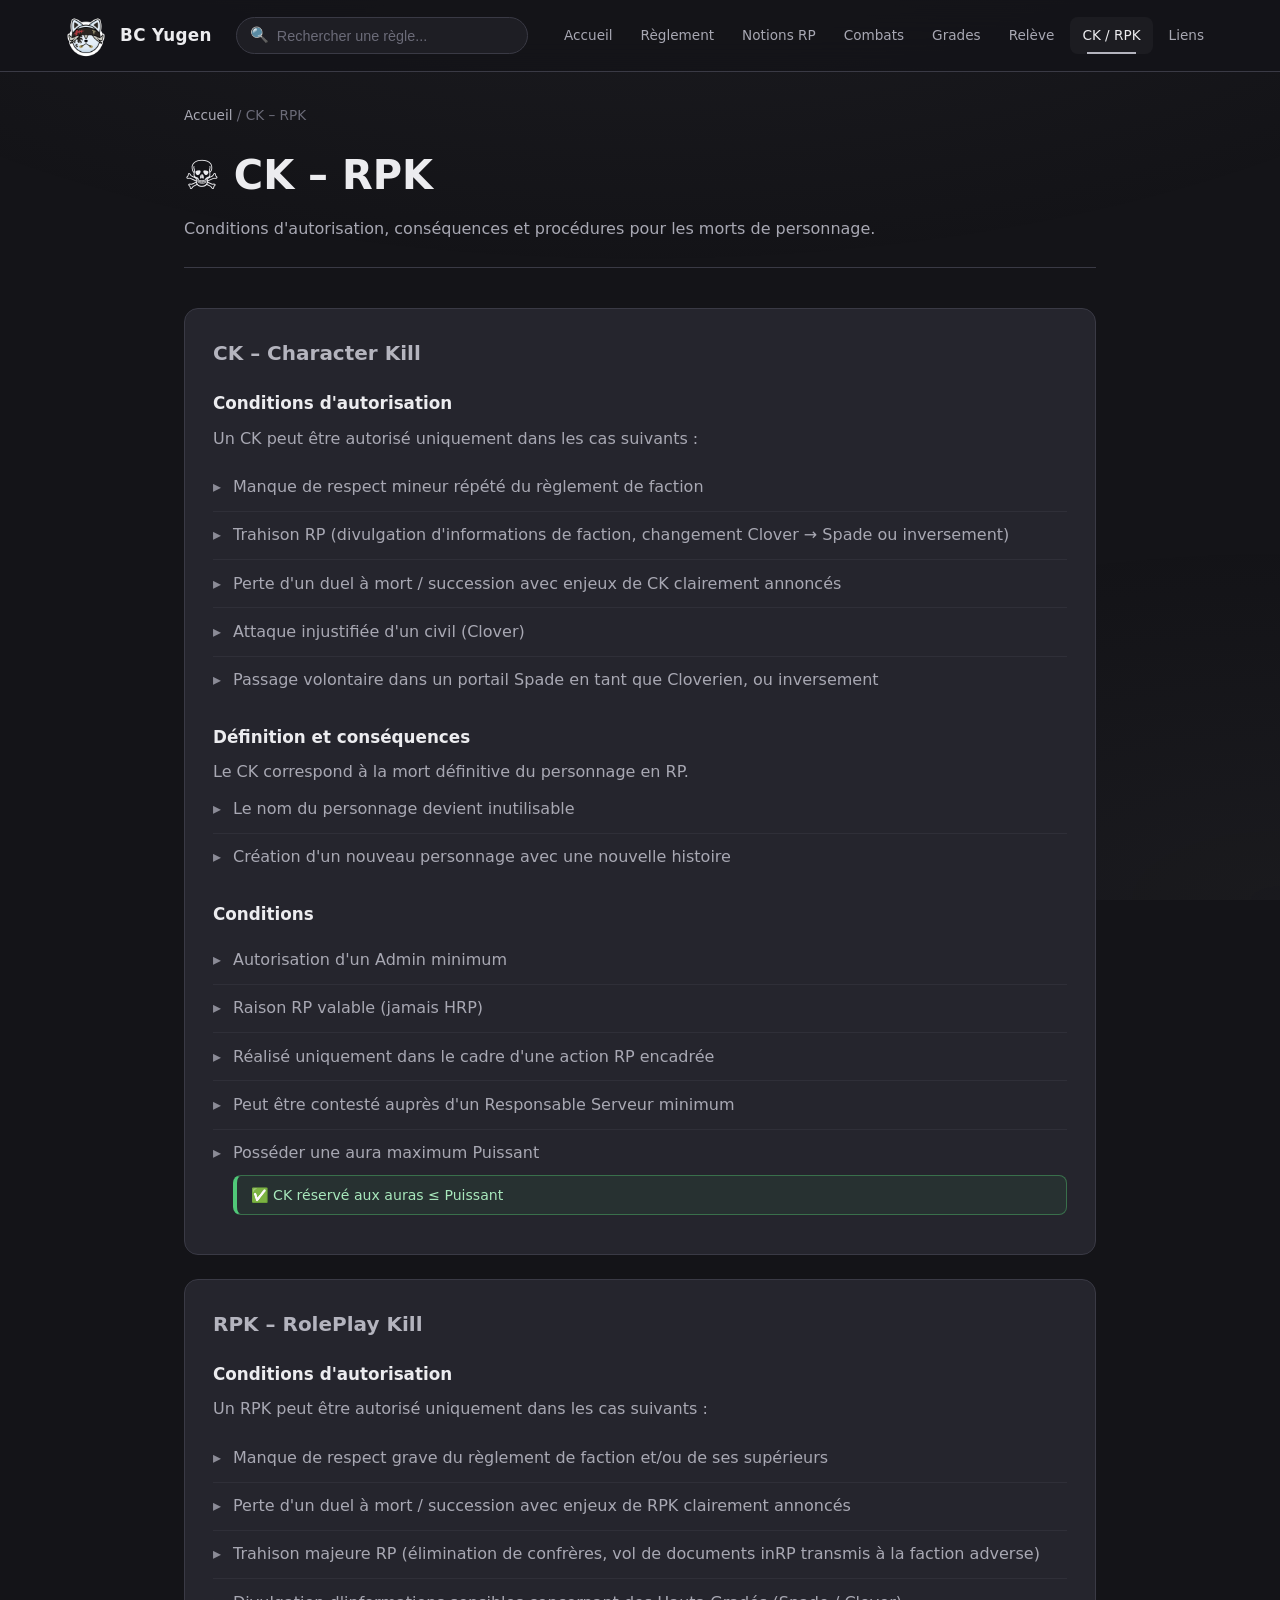
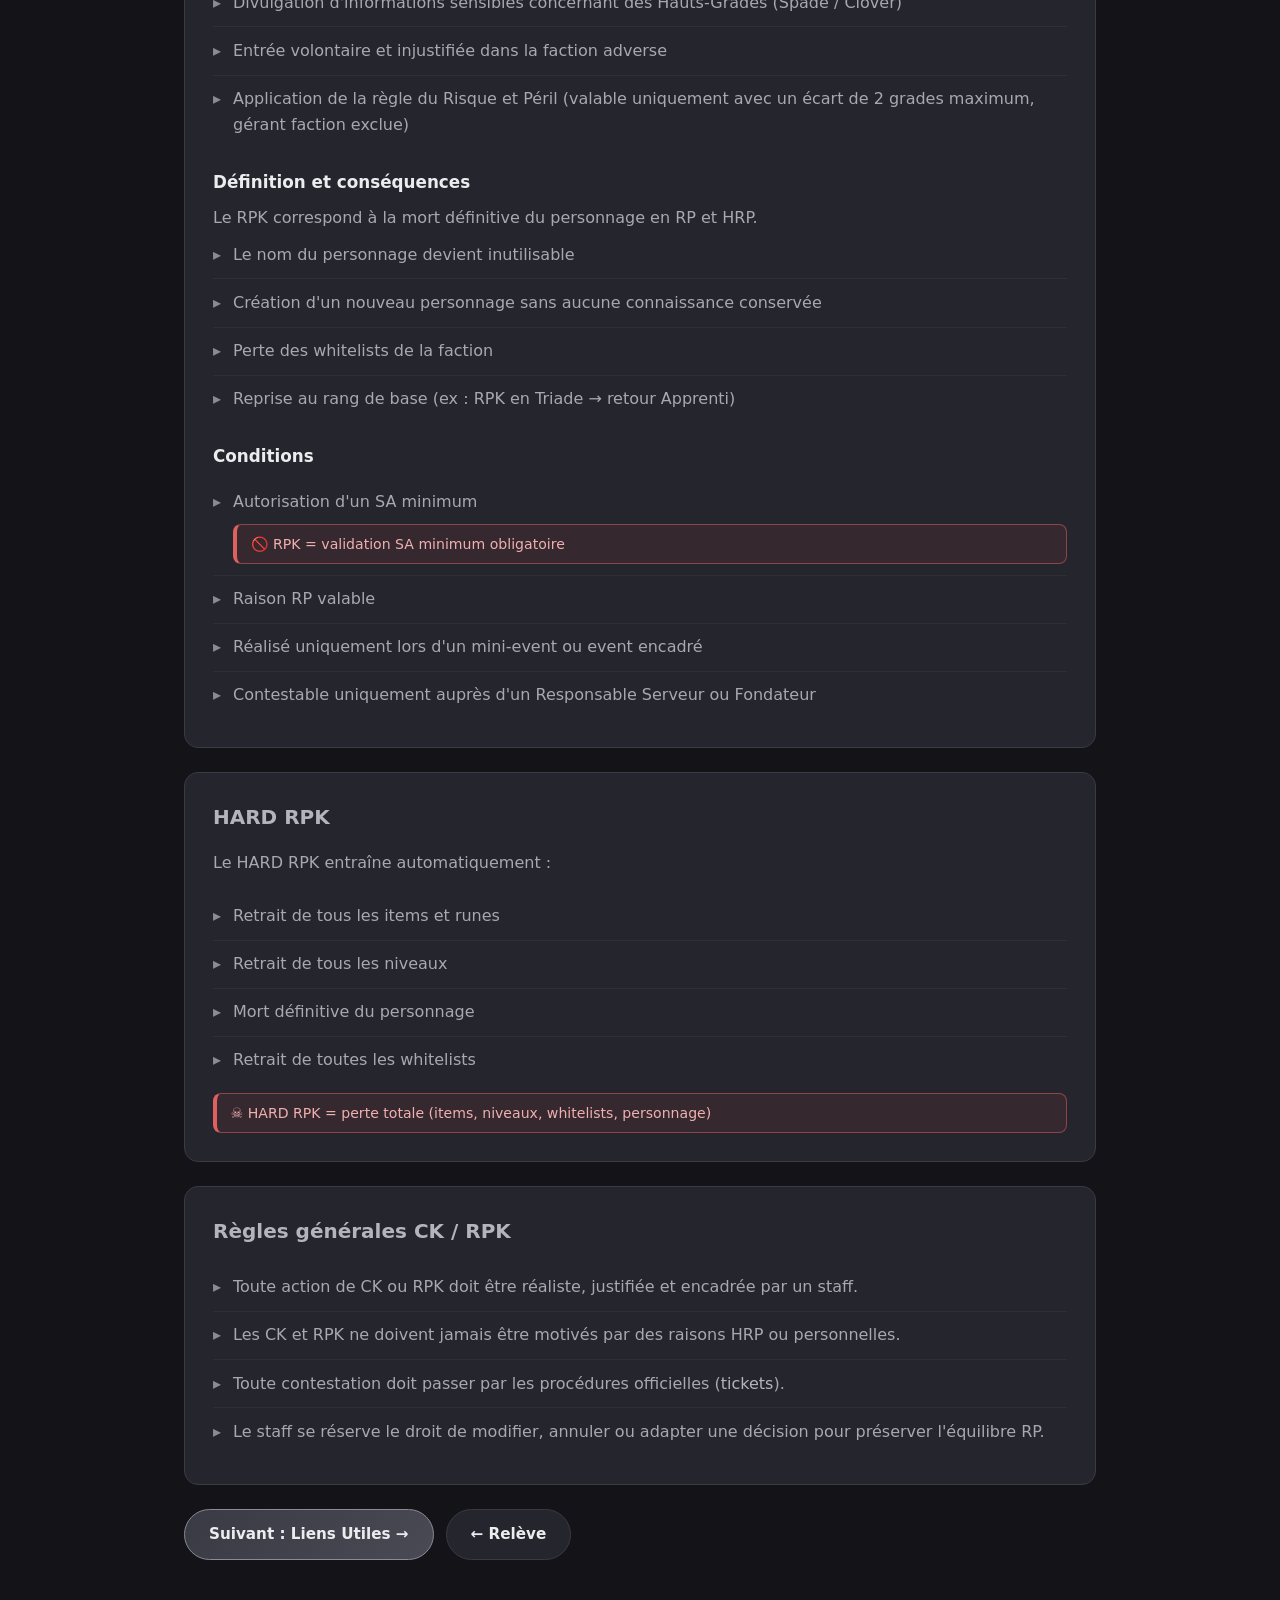
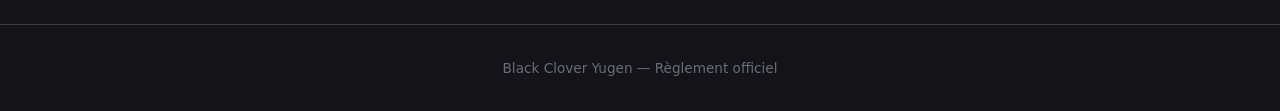
==== ck-rpk.html @ 295afe5e "Add files via upload" ====
<!DOCTYPE html>
<html lang="fr">
<head>
  <meta charset="UTF-8">
  <meta name="viewport" content="width=device-width, initial-scale=1.0">
  <title>CK – RPK — Black Clover Yugen</title>
  <link rel="icon" href="assets/logo.png" type="image/png">
  <link rel="stylesheet" href="css/style.css">
</head>
<body>
  <header class="site-header">
    <div class="header-inner">
      <a href="index.html" class="logo-link">
        <img src="assets/logo.png" alt="Logo Black Clover Yugen">
        <span class="logo-text">BC Yugen</span>
      </a>
      <div class="search-wrapper mobile-hidden">
        <span class="search-icon">🔍</span>
        <input type="search" class="search-input" placeholder="Rechercher une règle..." autocomplete="off">
        <div class="search-results"></div>
      </div>
      <nav class="nav-links">
        <a href="index.html">Accueil</a>
        <a href="reglement-general.html">Règlement</a>
        <a href="notions-rp.html">Notions RP</a>
        <a href="combats-puissance.html">Combats</a>
        <a href="grades-factions.html">Grades</a>
        <a href="releve.html">Relève</a>
        <a href="ck-rpk.html">CK / RPK</a>
        <a href="liens-utiles.html">Liens</a>
      </nav>
      <button class="menu-toggle" aria-label="Menu">☰</button>
    </div>
  </header>

  <main>
    <div class="container">
      <div class="page-header reveal">
        <div class="breadcrumb"><a href="index.html">Accueil</a> / CK – RPK</div>
        <h1>☠️ CK – RPK</h1>
        <p>Conditions d'autorisation, conséquences et procédures pour les morts de personnage.</p>
      </div>

      <section id="ck" class="section-block reveal">
        <h2>CK – Character Kill</h2>
        <h3>Conditions d'autorisation</h3>
        <p style="color: var(--text-secondary); margin-bottom: 0.75rem;">Un CK peut être autorisé uniquement dans les cas suivants :</p>
        <ul class="rule-list">
          <li>Manque de respect mineur répété du règlement de faction</li>
          <li>Trahison RP (divulgation d'informations de faction, changement Clover → Spade ou inversement)</li>
          <li>Perte d'un duel à mort / succession avec enjeux de CK clairement annoncés</li>
          <li>Attaque injustifiée d'un civil (Clover)</li>
          <li>Passage volontaire dans un portail Spade en tant que Cloverien, ou inversement</li>
        </ul>

        <h3>Définition et conséquences</h3>
        <p style="color: var(--text-secondary);">Le CK correspond à la mort définitive du personnage en RP.</p>
        <ul class="rule-list">
          <li>Le nom du personnage devient inutilisable</li>
          <li>Création d'un nouveau personnage avec une nouvelle histoire</li>
        </ul>

        <h3>Conditions</h3>
        <ul class="rule-list">
          <li>Autorisation d'un Admin minimum</li>
          <li>Raison RP valable (jamais HRP)</li>
          <li>Réalisé uniquement dans le cadre d'une action RP encadrée</li>
          <li>Peut être contesté auprès d'un Responsable Serveur minimum</li>
          <li>Posséder une aura maximum Puissant
            <span class="highlight-green">✅ CK réservé aux auras ≤ Puissant</span></li>
        </ul>
      </section>

      <section id="rpk" class="section-block reveal">
        <h2>RPK – RolePlay Kill</h2>
        <h3>Conditions d'autorisation</h3>
        <p style="color: var(--text-secondary); margin-bottom: 0.75rem;">Un RPK peut être autorisé uniquement dans les cas suivants :</p>
        <ul class="rule-list">
          <li>Manque de respect grave du règlement de faction et/ou de ses supérieurs</li>
          <li>Perte d'un duel à mort / succession avec enjeux de RPK clairement annoncés</li>
          <li>Trahison majeure RP (élimination de confrères, vol de documents inRP transmis à la faction adverse)</li>
          <li>Divulgation d'informations sensibles concernant des Hauts-Gradés (Spade / Clover)</li>
          <li>Entrée volontaire et injustifiée dans la faction adverse</li>
          <li>Application de la règle du Risque et Péril (valable uniquement avec un écart de 2 grades maximum, gérant faction exclue)</li>
        </ul>

        <h3>Définition et conséquences</h3>
        <p style="color: var(--text-secondary);">Le RPK correspond à la mort définitive du personnage en RP et HRP.</p>
        <ul class="rule-list">
          <li>Le nom du personnage devient inutilisable</li>
          <li>Création d'un nouveau personnage sans aucune connaissance conservée</li>
          <li>Perte des whitelists de la faction</li>
          <li>Reprise au rang de base (ex : RPK en Triade → retour Apprenti)</li>
        </ul>

        <h3>Conditions</h3>
        <ul class="rule-list">
          <li>Autorisation d'un SA minimum
            <span class="highlight-red">🚫 RPK = validation SA minimum obligatoire</span></li>
          <li>Raison RP valable</li>
          <li>Réalisé uniquement lors d'un mini-event ou event encadré</li>
          <li>Contestable uniquement auprès d'un Responsable Serveur ou Fondateur</li>
        </ul>
      </section>

      <section id="hard-rpk" class="section-block reveal">
        <h2>HARD RPK</h2>
        <p style="color: var(--text-secondary); margin-bottom: 1rem;">Le HARD RPK entraîne automatiquement :</p>
        <ul class="rule-list">
          <li>Retrait de tous les items et runes</li>
          <li>Retrait de tous les niveaux</li>
          <li>Mort définitive du personnage</li>
          <li>Retrait de toutes les whitelists</li>
        </ul>
        <span class="highlight-red">☠️ HARD RPK = perte totale (items, niveaux, whitelists, personnage)</span>
      </section>

      <section id="regles-generales" class="section-block reveal">
        <h2>Règles générales CK / RPK</h2>
        <ul class="rule-list">
          <li>Toute action de CK ou RPK doit être réaliste, justifiée et encadrée par un staff.</li>
          <li>Les CK et RPK ne doivent jamais être motivés par des raisons HRP ou personnelles.</li>
          <li>Toute contestation doit passer par les procédures officielles (<a href="reglement-general.html#communication">tickets</a>).</li>
          <li>Le staff se réserve le droit de modifier, annuler ou adapter une décision pour préserver l'équilibre RP.</li>
        </ul>
      </section>

      <div class="btn-group reveal">
        <a href="liens-utiles.html" class="btn btn-primary">Suivant : Liens Utiles →</a>
        <a href="releve.html" class="btn">← Relève</a>
      </div>
    </div>
  </main>

  <footer class="site-footer">
    <p>Black Clover Yugen — Règlement officiel</p>
  </footer>

  <script src="js/main.js"></script>
</body>
</html>
---- css/style.css ----
/* Black Clover Yugen — Règlement */
:root {
  --bg-primary: #141418;
  --bg-secondary: #1e1e24;
  --bg-card: #25252d;
  --bg-card-hover: #2e2e38;
  --text-primary: #ececef;
  --text-secondary: #a8a8b3;
  --text-muted: #6b6b78;
  --accent: #8b8b96;
  --accent-light: #b4b4be;
  --border: #3a3a45;
  --shadow: rgba(0, 0, 0, 0.45);
  --radius: 14px;
  --transition: 0.35s cubic-bezier(0.4, 0, 0.2, 1);
  --header-h: 72px;
}

*,
*::before,
*::after {
  box-sizing: border-box;
  margin: 0;
  padding: 0;
}

html {
  scroll-behavior: smooth;
}

body {
  font-family: "Segoe UI", system-ui, -apple-system, sans-serif;
  background: var(--bg-primary);
  color: var(--text-primary);
  line-height: 1.65;
  min-height: 100vh;
  overflow-x: hidden;
}

body::before {
  content: "";
  position: fixed;
  inset: 0;
  background:
    radial-gradient(ellipse 80% 50% at 50% -20%, rgba(139, 139, 150, 0.08), transparent),
    radial-gradient(ellipse 60% 40% at 100% 100%, rgba(139, 139, 150, 0.05), transparent);
  pointer-events: none;
  z-index: 0;
}

a {
  color: var(--accent-light);
  text-decoration: none;
  transition: color var(--transition);
}

a:hover {
  color: #fff;
}

/* Header */
.site-header {
  position: fixed;
  top: 0;
  left: 0;
  right: 0;
  height: var(--header-h);
  background: rgba(20, 20, 24, 0.88);
  backdrop-filter: blur(16px);
  border-bottom: 1px solid var(--border);
  z-index: 1000;
  transition: height var(--transition), box-shadow var(--transition);
}

.site-header.scrolled {
  height: 60px;
  box-shadow: 0 4px 24px var(--shadow);
}

.header-inner {
  max-width: 1200px;
  margin: 0 auto;
  padding: 0 1.5rem;
  height: 100%;
  display: flex;
  align-items: center;
  gap: 1.5rem;
}

.logo-link {
  display: flex;
  align-items: center;
  gap: 0.75rem;
  flex-shrink: 0;
}

.logo-link img {
  width: 44px;
  height: 44px;
  border-radius: 10px;
  object-fit: cover;
  transition: transform var(--transition);
}

.logo-link:hover img {
  transform: scale(1.08) rotate(-3deg);
}

.logo-text {
  font-weight: 700;
  font-size: 1.05rem;
  color: var(--text-primary);
  letter-spacing: 0.02em;
}

.nav-links {
  display: flex;
  gap: 0.25rem;
  flex-wrap: wrap;
  margin-left: auto;
}

.nav-links a {
  padding: 0.45rem 0.75rem;
  border-radius: 8px;
  font-size: 0.85rem;
  color: var(--text-secondary);
  position: relative;
  overflow: hidden;
}

.nav-links a::after {
  content: "";
  position: absolute;
  bottom: 0;
  left: 50%;
  width: 0;
  height: 2px;
  background: var(--accent-light);
  transition: width var(--transition), left var(--transition);
}

.nav-links a:hover,
.nav-links a.active {
  color: var(--text-primary);
  background: rgba(255, 255, 255, 0.04);
}

.nav-links a:hover::after,
.nav-links a.active::after {
  width: 60%;
  left: 20%;
}

/* Search */
.search-wrapper {
  position: relative;
  flex: 1;
  max-width: 340px;
}

.search-input {
  width: 100%;
  padding: 0.6rem 1rem 0.6rem 2.5rem;
  background: var(--bg-secondary);
  border: 1px solid var(--border);
  border-radius: 999px;
  color: var(--text-primary);
  font-size: 0.9rem;
  outline: none;
  transition: border-color var(--transition), box-shadow var(--transition), transform var(--transition);
}

.search-input:focus {
  border-color: var(--accent-light);
  box-shadow: 0 0 0 3px rgba(180, 180, 190, 0.12);
  transform: scale(1.02);
}

.search-input::placeholder {
  color: var(--text-muted);
}

.search-icon {
  position: absolute;
  left: 0.9rem;
  top: 50%;
  transform: translateY(-50%);
  color: var(--text-muted);
  pointer-events: none;
  font-size: 0.95rem;
}

.search-results {
  position: absolute;
  top: calc(100% + 8px);
  left: 0;
  right: 0;
  background: var(--bg-card);
  border: 1px solid var(--border);
  border-radius: var(--radius);
  max-height: 320px;
  overflow-y: auto;
  display: none;
  box-shadow: 0 12px 40px var(--shadow);
  z-index: 100;
}

.search-results.visible {
  display: block;
  animation: slideDown 0.25s ease;
}

@keyframes slideDown {
  from { opacity: 0; transform: translateY(-8px); }
  to { opacity: 1; transform: translateY(0); }
}

.search-result-item {
  display: block;
  padding: 0.75rem 1rem;
  border-bottom: 1px solid var(--border);
  transition: background var(--transition);
}

.search-result-item:last-child {
  border-bottom: none;
}

.search-result-item:hover {
  background: var(--bg-card-hover);
}

.search-result-title {
  font-weight: 600;
  font-size: 0.9rem;
  color: var(--text-primary);
}

.search-result-section {
  font-size: 0.75rem;
  color: var(--text-muted);
  margin-top: 0.15rem;
}

.search-no-results {
  padding: 1rem;
  text-align: center;
  color: var(--text-muted);
  font-size: 0.85rem;
}

/* Main */
main {
  position: relative;
  z-index: 1;
  padding-top: calc(var(--header-h) + 2rem);
  padding-bottom: 4rem;
}

.container {
  max-width: 960px;
  margin: 0 auto;
  padding: 0 1.5rem;
}

.container-wide {
  max-width: 1200px;
  margin: 0 auto;
  padding: 0 1.5rem;
}

/* Hero */
.hero {
  text-align: center;
  padding: 3rem 0 4rem;
}

.hero-logo {
  width: 120px;
  height: 120px;
  border-radius: 24px;
  margin-bottom: 1.5rem;
  box-shadow: 0 8px 32px var(--shadow);
  animation: float 4s ease-in-out infinite;
}

@keyframes float {
  0%, 100% { transform: translateY(0); }
  50% { transform: translateY(-8px); }
}

.hero h1 {
  font-size: clamp(2rem, 5vw, 3rem);
  font-weight: 800;
  margin-bottom: 0.75rem;
  background: linear-gradient(135deg, #fff 0%, var(--accent-light) 100%);
  -webkit-background-clip: text;
  -webkit-text-fill-color: transparent;
  background-clip: text;
}

.hero p {
  color: var(--text-secondary);
  font-size: 1.1rem;
  max-width: 560px;
  margin: 0 auto 2rem;
}

.hero-search {
  max-width: 480px;
  margin: 0 auto;
}

.hero-search .search-wrapper {
  max-width: 100%;
}

.hero-search .search-input {
  padding: 0.85rem 1.2rem 0.85rem 2.8rem;
  font-size: 1rem;
}

/* Cards grid */
.cards-grid {
  display: grid;
  grid-template-columns: repeat(auto-fill, minmax(280px, 1fr));
  gap: 1.25rem;
  margin-top: 2rem;
}

.card {
  background: var(--bg-card);
  border: 1px solid var(--border);
  border-radius: var(--radius);
  padding: 1.5rem;
  transition: transform var(--transition), box-shadow var(--transition), border-color var(--transition), background var(--transition);
  cursor: pointer;
  position: relative;
  overflow: hidden;
}

.card::before {
  content: "";
  position: absolute;
  inset: 0;
  background: linear-gradient(135deg, rgba(255,255,255,0.04), transparent);
  opacity: 0;
  transition: opacity var(--transition);
}

.card:hover {
  transform: translateY(-6px);
  box-shadow: 0 16px 40px var(--shadow);
  border-color: var(--accent);
  background: var(--bg-card-hover);
}

.card:hover::before {
  opacity: 1;
}

.card:active {
  transform: translateY(-2px) scale(0.98);
}

.card-icon {
  font-size: 2rem;
  margin-bottom: 0.75rem;
  display: block;
}

.card h2 {
  font-size: 1.15rem;
  margin-bottom: 0.5rem;
}

.card p {
  color: var(--text-secondary);
  font-size: 0.9rem;
  line-height: 1.5;
}

.card-arrow {
  position: absolute;
  bottom: 1.25rem;
  right: 1.25rem;
  color: var(--text-muted);
  transition: transform var(--transition), color var(--transition);
}

.card:hover .card-arrow {
  transform: translateX(4px);
  color: var(--accent-light);
}

.card-link {
  position: absolute;
  inset: 0;
  z-index: 2;
}

/* Page content */
.page-header {
  margin-bottom: 2.5rem;
  padding-bottom: 1.5rem;
  border-bottom: 1px solid var(--border);
}

.page-header h1 {
  font-size: clamp(1.75rem, 4vw, 2.5rem);
  margin-bottom: 0.5rem;
}

.page-header p {
  color: var(--text-secondary);
}

.breadcrumb {
  font-size: 0.85rem;
  color: var(--text-muted);
  margin-bottom: 1rem;
}

.breadcrumb a {
  color: var(--text-secondary);
}

.section-block {
  background: var(--bg-card);
  border: 1px solid var(--border);
  border-radius: var(--radius);
  padding: 1.75rem;
  margin-bottom: 1.5rem;
}

.section-block h2 {
  font-size: 1.25rem;
  margin-bottom: 1rem;
  color: var(--accent-light);
  display: flex;
  align-items: center;
  gap: 0.5rem;
}

.section-block h3 {
  font-size: 1.05rem;
  margin: 1.25rem 0 0.5rem;
  color: var(--text-primary);
}

.rule-list {
  list-style: none;
}

.rule-list li {
  position: relative;
  padding: 0.65rem 0 0.65rem 1.25rem;
  border-bottom: 1px solid rgba(58, 58, 69, 0.5);
  color: var(--text-secondary);
}

.rule-list li:last-child {
  border-bottom: none;
}

.rule-list li::before {
  content: "▸";
  position: absolute;
  left: 0;
  color: var(--accent);
}

.rule-list li strong {
  color: var(--text-primary);
}

.sanction {
  display: inline-block;
  margin-top: 0.35rem;
  padding: 0.15rem 0.55rem;
  background: rgba(200, 70, 70, 0.18);
  border: 1px solid rgba(230, 100, 100, 0.45);
  border-radius: 6px;
  font-size: 0.8rem;
  color: #f0a0a0;
}

.highlight-red {
  display: block;
  margin-top: 0.55rem;
  padding: 0.55rem 0.85rem;
  background: rgba(200, 70, 70, 0.1);
  border: 1px solid rgba(230, 100, 100, 0.5);
  border-left: 4px solid #e06060;
  border-radius: 8px;
  color: #f0b0b0;
  font-size: 0.88rem;
  line-height: 1.45;
}

.highlight-green {
  display: block;
  margin-top: 0.55rem;
  padding: 0.55rem 0.85rem;
  background: rgba(60, 160, 90, 0.1);
  border: 1px solid rgba(80, 190, 110, 0.45);
  border-left: 4px solid #50c878;
  border-radius: 8px;
  color: #a8e8bc;
  font-size: 0.88rem;
  line-height: 1.45;
}

.inline-red {
  color: #f0a0a0;
  font-weight: 600;
}

.inline-green {
  color: #80d898;
  font-weight: 600;
}

.ip-display {
  font-family: "Consolas", "Courier New", monospace;
  font-size: 1.1rem;
  color: var(--accent-light);
  margin: 0.5rem 0;
  letter-spacing: 0.03em;
}

.notice-box {
  background: rgba(139, 139, 150, 0.1);
  border-left: 3px solid var(--accent-light);
  padding: 1rem 1.25rem;
  border-radius: 0 var(--radius) var(--radius) 0;
  margin: 1.5rem 0;
  font-style: italic;
  color: var(--text-secondary);
}

.notice-box strong {
  color: var(--text-primary);
  font-style: normal;
}

.equivalence-table {
  width: 100%;
  border-collapse: collapse;
  margin: 1rem 0;
  font-size: 0.9rem;
}

.equivalence-table th,
.equivalence-table td {
  padding: 0.65rem 1rem;
  text-align: left;
  border-bottom: 1px solid var(--border);
}

.equivalence-table th {
  color: var(--accent-light);
  font-weight: 600;
}

.equivalence-table td {
  color: var(--text-secondary);
}

.tag {
  display: inline-block;
  padding: 0.2rem 0.6rem;
  border-radius: 6px;
  font-size: 0.78rem;
  font-weight: 600;
  margin-right: 0.35rem;
}

.tag-forbidden { background: rgba(180, 80, 80, 0.2); color: #e8a0a0; }
.tag-allowed { background: rgba(80, 160, 100, 0.2); color: #a0e8b0; }
.tag-info { background: rgba(139, 139, 150, 0.2); color: var(--accent-light); }

/* Scroll animations */
.reveal {
  opacity: 0;
  transform: translateY(28px);
  transition: opacity 0.7s ease, transform 0.7s ease;
}

.reveal.visible {
  opacity: 1;
  transform: translateY(0);
}

.reveal-delay-1 { transition-delay: 0.1s; }
.reveal-delay-2 { transition-delay: 0.2s; }
.reveal-delay-3 { transition-delay: 0.3s; }
.reveal-delay-4 { transition-delay: 0.4s; }

/* Buttons */
.btn {
  display: inline-flex;
  align-items: center;
  gap: 0.5rem;
  padding: 0.75rem 1.5rem;
  background: var(--bg-card);
  border: 1px solid var(--border);
  border-radius: 999px;
  color: var(--text-primary);
  font-size: 0.95rem;
  font-weight: 600;
  cursor: pointer;
  transition: all var(--transition);
  position: relative;
  overflow: hidden;
}

.btn:hover {
  background: var(--bg-card-hover);
  border-color: var(--accent-light);
  transform: translateY(-2px);
  box-shadow: 0 8px 24px var(--shadow);
}

.btn:active {
  transform: translateY(0) scale(0.97);
}

.btn-primary {
  background: linear-gradient(135deg, #3a3a45, #4a4a55);
  border-color: var(--accent);
}

.btn-group {
  display: flex;
  flex-wrap: wrap;
  gap: 0.75rem;
  margin-top: 1.5rem;
}

/* Ripple */
.ripple {
  position: absolute;
  border-radius: 50%;
  background: rgba(255, 255, 255, 0.25);
  transform: scale(0);
  animation: rippleAnim 0.6s ease-out;
  pointer-events: none;
}

@keyframes rippleAnim {
  to { transform: scale(4); opacity: 0; }
}

/* Footer */
.site-footer {
  border-top: 1px solid var(--border);
  padding: 2rem 0;
  text-align: center;
  color: var(--text-muted);
  font-size: 0.85rem;
  position: relative;
  z-index: 1;
}

.site-footer a {
  color: var(--accent-light);
}

/* Links page */
.link-card {
  display: flex;
  align-items: center;
  gap: 1rem;
  padding: 1.25rem 1.5rem;
  background: var(--bg-card);
  border: 1px solid var(--border);
  border-radius: var(--radius);
  margin-bottom: 1rem;
  transition: all var(--transition);
}

.link-card:hover {
  transform: translateX(6px);
  border-color: var(--accent);
  background: var(--bg-card-hover);
}

.link-card-icon {
  font-size: 1.75rem;
  width: 48px;
  text-align: center;
}

.link-card-content h3 {
  margin-bottom: 0.25rem;
}

.link-card-content p {
  color: var(--text-secondary);
  font-size: 0.9rem;
}

/* Mobile */
.menu-toggle {
  display: none;
  background: none;
  border: none;
  color: var(--text-primary);
  font-size: 1.5rem;
  cursor: pointer;
  padding: 0.25rem;
}

@media (max-width: 900px) {
  .nav-links {
    display: none;
    position: fixed;
    top: var(--header-h);
    left: 0;
    right: 0;
    background: var(--bg-secondary);
    border-bottom: 1px solid var(--border);
    flex-direction: column;
    padding: 1rem;
    margin: 0;
  }

  .nav-links.open {
    display: flex;
  }

  .menu-toggle {
    display: block;
    margin-left: auto;
  }

  .search-wrapper {
    display: none;
  }

  .header-inner .search-wrapper.mobile-hidden {
    display: none;
  }

  main .search-wrapper {
    display: block;
    max-width: 100%;
  }
}
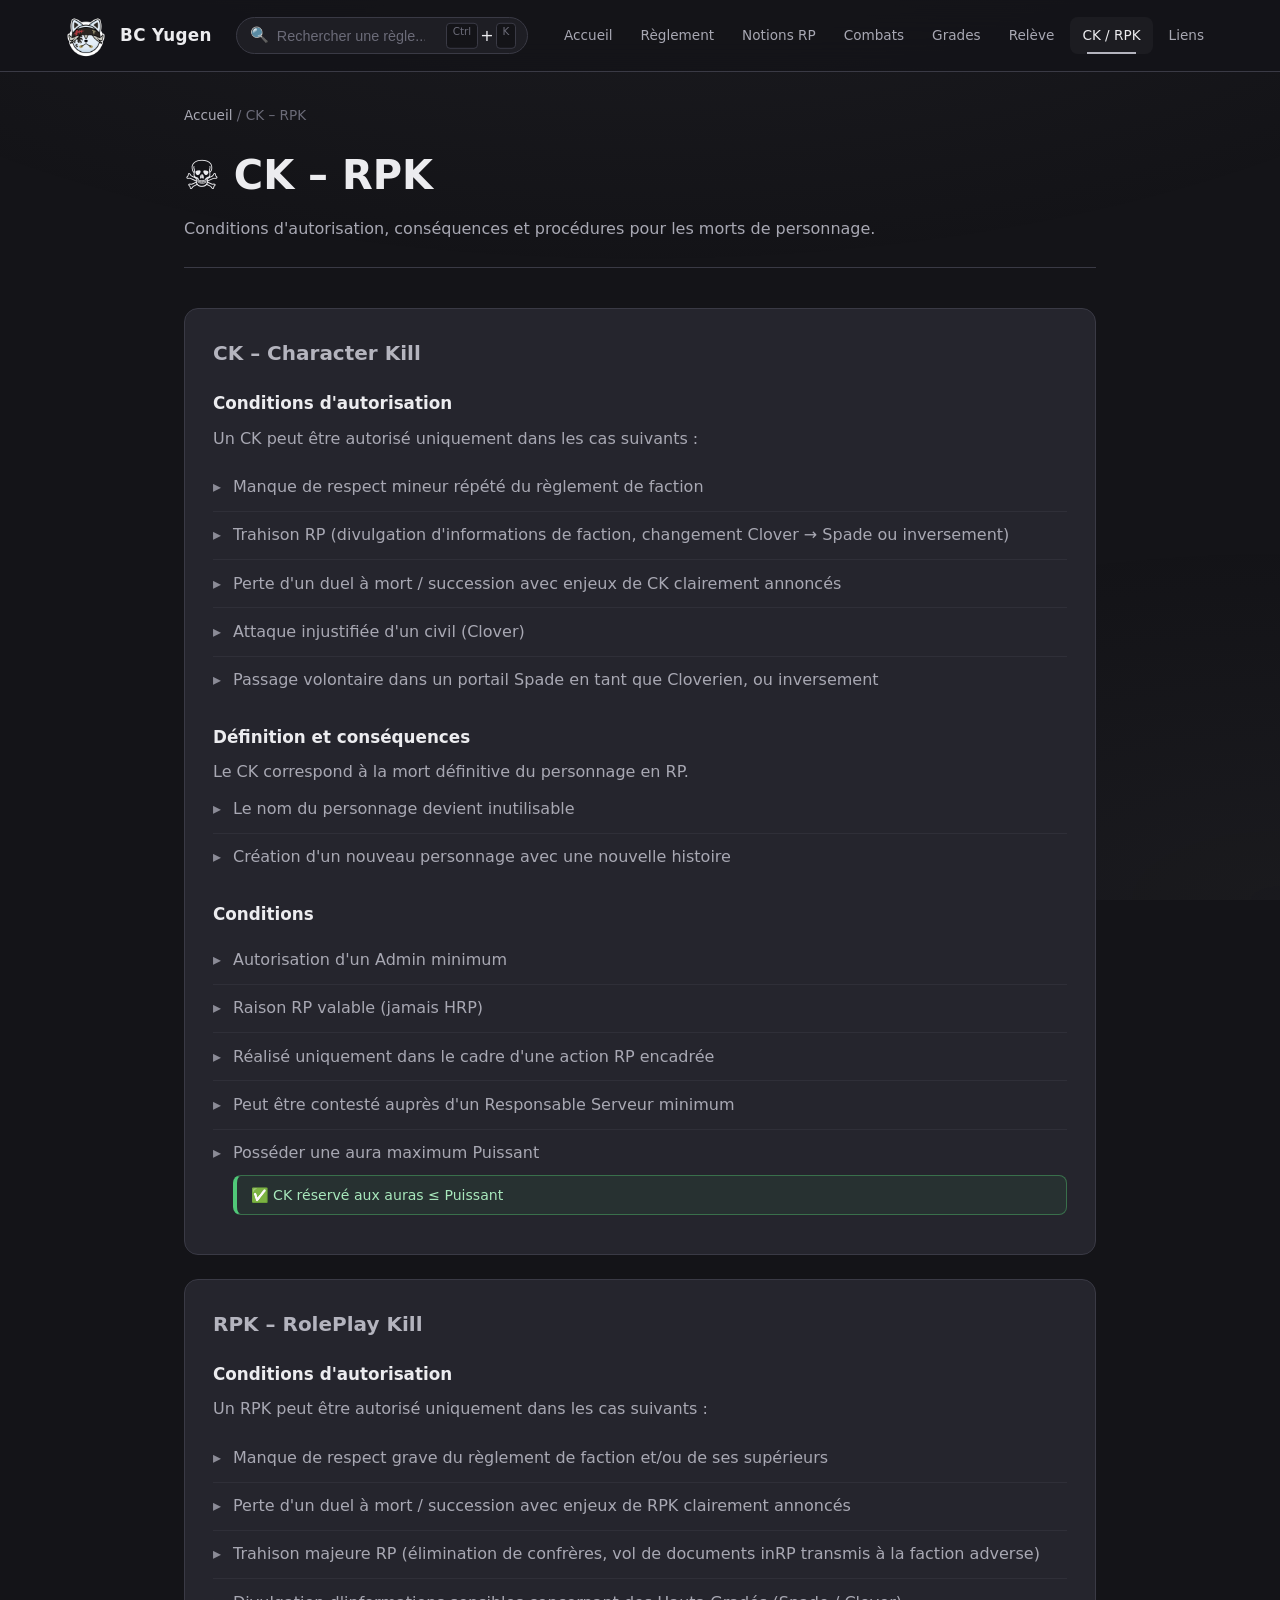
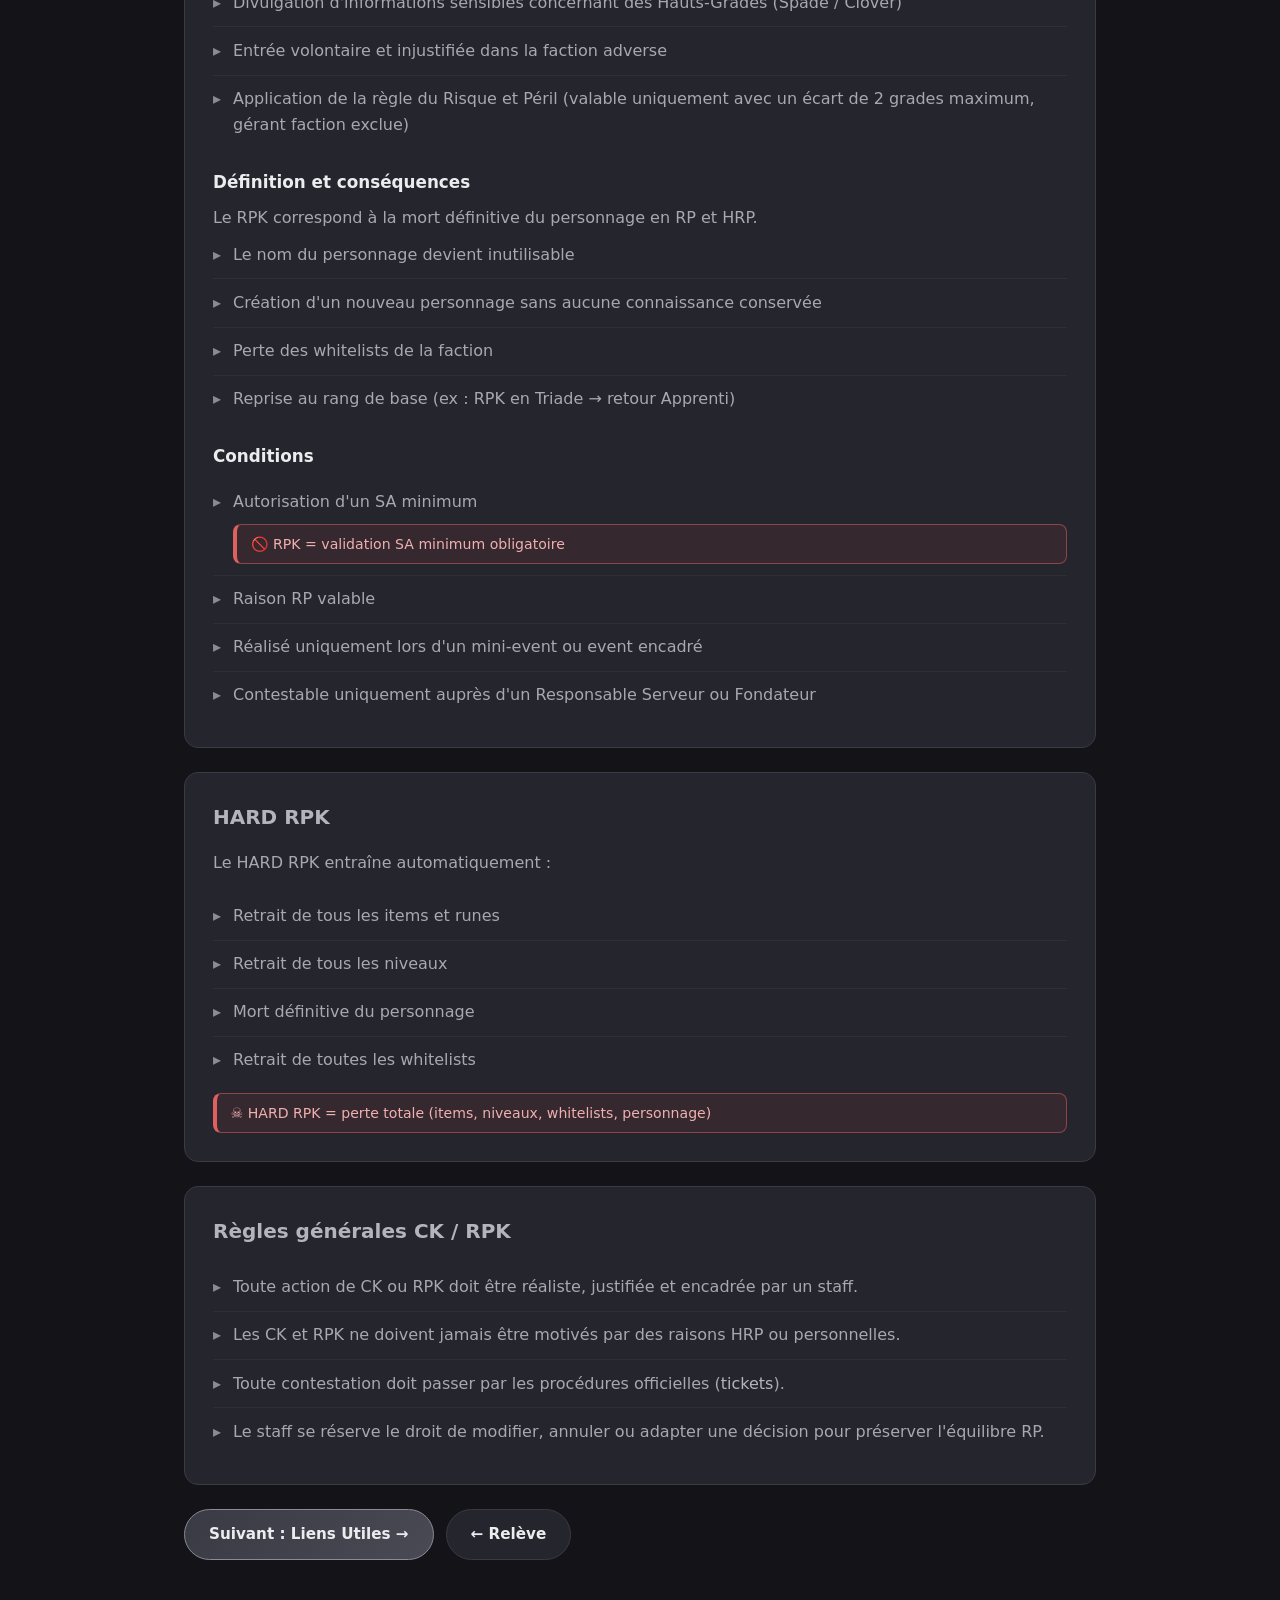
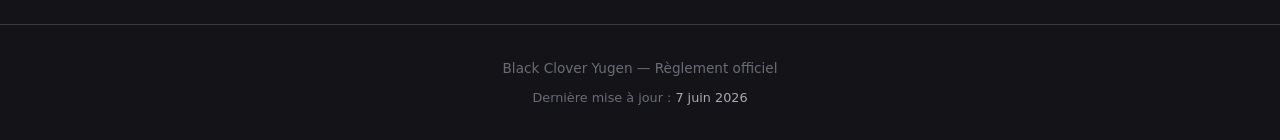
==== commit 8a1dd210: "Add files via upload" ====
--- a/ck-rpk.html
+++ b/ck-rpk.html
@@ -136,6 +136,7 @@
     <p>Black Clover Yugen — Règlement officiel</p>
   </footer>
 
+  <button type="button" class="back-to-top" aria-label="Retour en haut">↑</button>
   <script src="js/main.js"></script>
 </body>
 </html>
--- a/css/style.css
+++ b/css/style.css
@@ -199,7 +199,7 @@
   background: var(--bg-card);
   border: 1px solid var(--border);
   border-radius: var(--radius);
-  max-height: 320px;
+  max-height: 380px;
   overflow-y: auto;
   display: none;
   box-shadow: 0 12px 40px var(--shadow);
@@ -250,6 +250,130 @@
   font-size: 0.85rem;
 }
 
+.search-filters {
+  display: flex;
+  flex-wrap: wrap;
+  gap: 0.35rem;
+  padding: 0.65rem 0.75rem;
+  border-bottom: 1px solid var(--border);
+  background: var(--bg-secondary);
+}
+
+.search-filter {
+  padding: 0.3rem 0.65rem;
+  border: 1px solid var(--border);
+  border-radius: 999px;
+  background: transparent;
+  color: var(--text-secondary);
+  font-size: 0.72rem;
+  font-weight: 600;
+  cursor: pointer;
+  transition: background var(--transition), color var(--transition), border-color var(--transition);
+}
+
+.search-filter:hover {
+  background: var(--bg-card-hover);
+  color: var(--text-primary);
+}
+
+.search-filter.active {
+  background: rgba(180, 180, 190, 0.15);
+  border-color: var(--accent-light);
+  color: var(--text-primary);
+}
+
+.search-kbd-hint {
+  position: absolute;
+  right: 0.75rem;
+  top: 50%;
+  transform: translateY(-50%);
+  display: none;
+  gap: 0.15rem;
+  pointer-events: none;
+}
+
+.search-kbd-hint kbd {
+  display: inline-block;
+  padding: 0.1rem 0.35rem;
+  border: 1px solid var(--border);
+  border-radius: 4px;
+  background: var(--bg-primary);
+  color: var(--text-muted);
+  font-size: 0.65rem;
+  font-family: inherit;
+  line-height: 1.3;
+}
+
+.site-header .search-input {
+  padding-right: 5.5rem;
+}
+
+@media (min-width: 901px) {
+  .site-header .search-kbd-hint {
+    display: flex;
+  }
+}
+
+.search-palette {
+  position: fixed;
+  inset: 0;
+  z-index: 2000;
+  display: none;
+  align-items: flex-start;
+  justify-content: center;
+  padding: calc(var(--header-h) + 1.5rem) 1rem 1rem;
+}
+
+.search-palette.open {
+  display: flex;
+}
+
+.search-palette-backdrop {
+  position: absolute;
+  inset: 0;
+  background: rgba(10, 10, 14, 0.72);
+  backdrop-filter: blur(4px);
+}
+
+.search-palette-box {
+  position: relative;
+  width: min(560px, 100%);
+  z-index: 1;
+}
+
+.search-palette-box .search-wrapper {
+  max-width: 100%;
+}
+
+.search-palette-box .search-input {
+  padding: 0.9rem 1.2rem 0.9rem 2.8rem;
+  font-size: 1rem;
+}
+
+.search-palette-box .search-results {
+  position: static;
+  margin-top: 0.5rem;
+  max-height: min(50vh, 400px);
+  z-index: auto;
+}
+
+.search-palette-hint {
+  margin-top: 0.65rem;
+  text-align: center;
+  font-size: 0.75rem;
+  color: var(--text-muted);
+}
+
+.search-palette-hint kbd {
+  display: inline-block;
+  padding: 0.1rem 0.4rem;
+  border: 1px solid var(--border);
+  border-radius: 4px;
+  background: var(--bg-card);
+  font-size: 0.7rem;
+  font-family: inherit;
+}
+
 /* Main */
 main {
   position: relative;
@@ -274,6 +398,8 @@
 .hero {
   text-align: center;
   padding: 3rem 0 4rem;
+  position: relative;
+  z-index: 10;
 }
 
 .hero-logo {
@@ -304,16 +430,34 @@
   color: var(--text-secondary);
   font-size: 1.1rem;
   max-width: 560px;
-  margin: 0 auto 2rem;
-}
-
-.hero-search {
+  margin: 0 auto 1.5rem;
+}
+
+.hero-tools {
+  display: flex;
+  flex-direction: column;
+  align-items: center;
+  gap: 0.85rem;
+  width: 100%;
   max-width: 480px;
   margin: 0 auto;
+  position: relative;
+  z-index: 20;
+}
+
+.hero-search {
+  width: 100%;
+  position: relative;
 }
 
 .hero-search .search-wrapper {
   max-width: 100%;
+  flex: none;
+  width: 100%;
+}
+
+.hero-search .search-results {
+  z-index: 200;
 }
 
 .hero-search .search-input {
@@ -653,6 +797,47 @@
   to { transform: scale(4); opacity: 0; }
 }
 
+/* Back to top */
+.back-to-top {
+  position: fixed;
+  right: 1.25rem;
+  bottom: 1.25rem;
+  width: 48px;
+  height: 48px;
+  border: 1px solid var(--border);
+  border-radius: 50%;
+  background: var(--bg-card);
+  color: var(--text-primary);
+  font-size: 1.35rem;
+  font-weight: 700;
+  line-height: 1;
+  cursor: pointer;
+  box-shadow: 0 8px 24px var(--shadow);
+  z-index: 1500;
+  opacity: 0;
+  visibility: hidden;
+  pointer-events: none;
+  transform: translateY(12px);
+  transition: opacity var(--transition), visibility var(--transition), transform var(--transition), background var(--transition), border-color var(--transition);
+}
+
+.back-to-top.visible {
+  opacity: 1;
+  visibility: visible;
+  pointer-events: auto;
+  transform: translateY(0);
+}
+
+.back-to-top:hover {
+  background: var(--bg-card-hover);
+  border-color: var(--accent-light);
+  transform: translateY(-3px);
+}
+
+.back-to-top:active {
+  transform: translateY(0) scale(0.95);
+}
+
 /* Footer */
 .site-footer {
   border-top: 1px solid var(--border);
@@ -666,6 +851,53 @@
 
 .site-footer a {
   color: var(--accent-light);
+}
+
+/* Last updated */
+.last-updated-box {
+  display: inline-flex;
+  align-items: center;
+  gap: 0.4rem;
+  margin: 0;
+  padding: 0.45rem 0.75rem;
+  border-radius: 10px;
+  border: 1px solid var(--border);
+  background: var(--bg-card);
+  color: var(--text-muted);
+  font-size: 0.75rem;
+  line-height: 1.3;
+  white-space: nowrap;
+}
+
+.last-updated-box time {
+  color: var(--accent-light);
+  font-weight: 600;
+}
+
+.footer-updated {
+  margin-top: 0.5rem;
+  font-size: 0.8rem;
+  color: var(--text-muted);
+}
+
+.footer-updated time {
+  color: var(--text-secondary);
+}
+
+/* Server status */
+.server-players {
+  margin-top: 0.5rem;
+  font-size: 0.9rem;
+  font-weight: 600;
+  color: var(--text-secondary);
+}
+
+.server-players.online {
+  color: #a0e8b0;
+}
+
+.server-players.offline {
+  color: #e8a0a0;
 }
 
 /* Links page */
@@ -748,4 +980,11 @@
     display: block;
     max-width: 100%;
   }
-}
+
+  .last-updated-box {
+    white-space: normal;
+    text-align: center;
+    justify-content: center;
+    max-width: 100%;
+  }
+}
